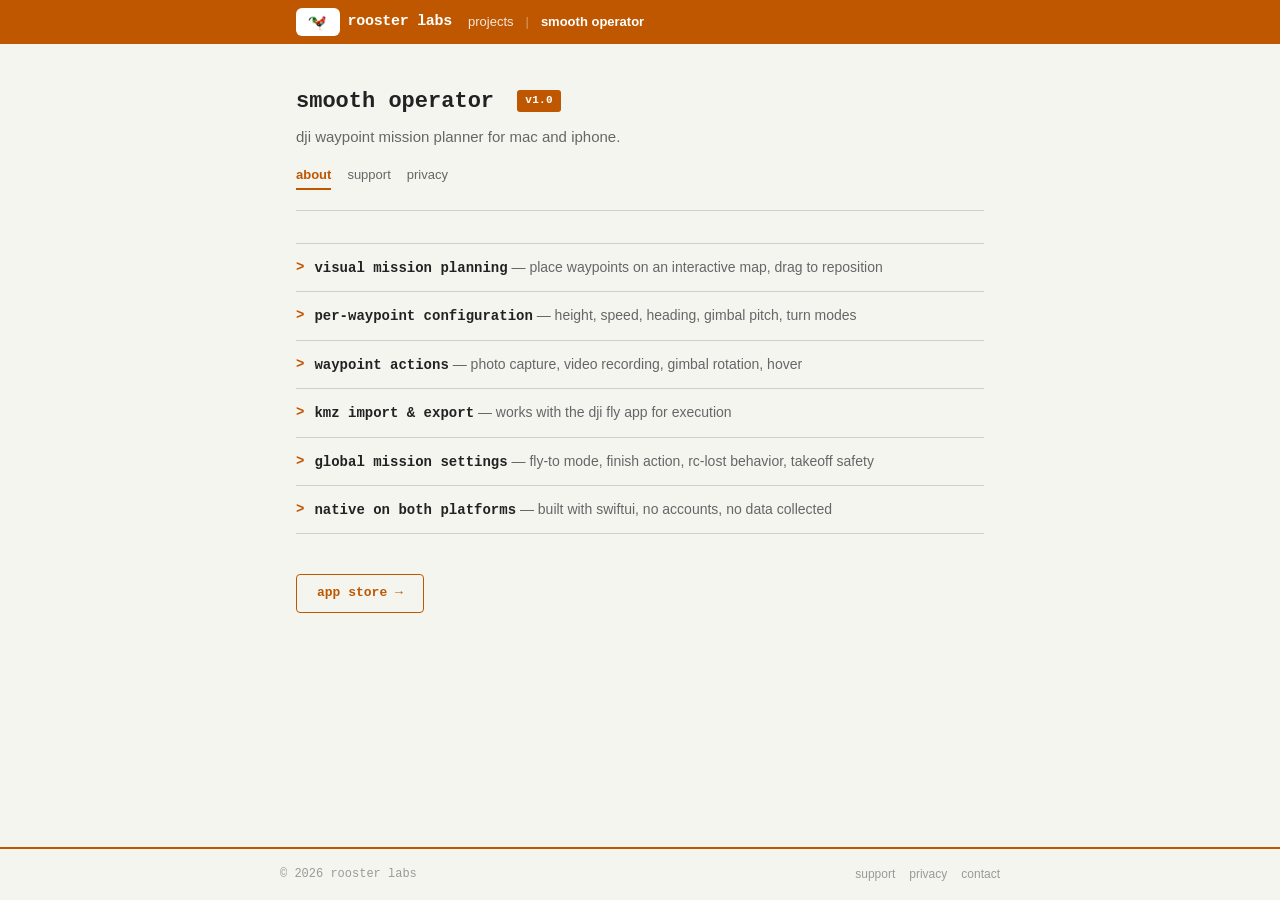
==== smooth-operator/index.html @ b7f45ccc "Add colorful rooster logo to nav bar across all pages Co-Authored-By: Claude Opus 4.6 <noreply@anthr" ====
<!DOCTYPE html>
<html lang="en">
<head>
  <meta charset="UTF-8">
  <meta name="viewport" content="width=device-width, initial-scale=1.0">
  <title>Smooth Operator — Rooster Labs</title>
  <link rel="stylesheet" href="/style.css">
</head>
<body>
  <div class="topbar">
    <div class="topbar-inner">
      <a href="/" class="site-name"><img src="/rooster.png" alt="" class="nav-rooster">rooster labs</a>
      <div class="nav-links">
        <a href="/">projects</a>
        <span class="nav-sep">|</span>
        <a href="/smooth-operator" class="active">smooth operator</a>
      </div>
    </div>
  </div>

  <div class="container">
    <div class="project-header">
      <h1>Smooth Operator <span class="badge">v1.0</span></h1>
      <p class="tagline">DJI waypoint mission planner for Mac and iPhone.</p>
      <div class="project-subnav">
        <a href="/smooth-operator" class="active">about</a>
        <a href="/smooth-operator/support">support</a>
        <a href="/smooth-operator/privacy">privacy</a>
      </div>
    </div>

    <ul class="features-list">
      <li>
        <span class="feature-bullet">&gt;</span>
        <div class="feature-text"><strong>Visual mission planning</strong> <span>— place waypoints on an interactive map, drag to reposition</span></div>
      </li>
      <li>
        <span class="feature-bullet">&gt;</span>
        <div class="feature-text"><strong>Per-waypoint configuration</strong> <span>— height, speed, heading, gimbal pitch, turn modes</span></div>
      </li>
      <li>
        <span class="feature-bullet">&gt;</span>
        <div class="feature-text"><strong>Waypoint actions</strong> <span>— photo capture, video recording, gimbal rotation, hover</span></div>
      </li>
      <li>
        <span class="feature-bullet">&gt;</span>
        <div class="feature-text"><strong>KMZ import &amp; export</strong> <span>— works with the DJI Fly app for execution</span></div>
      </li>
      <li>
        <span class="feature-bullet">&gt;</span>
        <div class="feature-text"><strong>Global mission settings</strong> <span>— fly-to mode, finish action, RC-lost behavior, takeoff safety</span></div>
      </li>
      <li>
        <span class="feature-bullet">&gt;</span>
        <div class="feature-text"><strong>Native on both platforms</strong> <span>— built with SwiftUI, no accounts, no data collected</span></div>
      </li>
    </ul>

    <div class="download-section">
      <a href="https://apps.apple.com" class="download-link">App Store &rarr;</a>
    </div>
  </div>

  <footer>
    <div class="footer-inner">
      <p>&copy; 2026 rooster labs</p>
      <div class="footer-links">
        <a href="/smooth-operator/support">support</a>
        <a href="/smooth-operator/privacy">privacy</a>
        <a href="mailto:samalaniz25@gmail.com">contact</a>
      </div>
    </div>
  </footer>
</body>
</html>
---- style.css ----
* {
  margin: 0;
  padding: 0;
  box-sizing: border-box;
}

:root {
  --bg: #f5f5f0;
  --surface: #fff;
  --text: #222;
  --text-muted: #666;
  --text-faint: #999;
  --accent: #BF5700;
  --accent-hover: #a54b00;
  --border: #d0d0c8;
  --mono: "SF Mono", "Fira Code", "Fira Mono", "Roboto Mono", "Courier New", monospace;
  --sans: -apple-system, BlinkMacSystemFont, "Segoe UI", Roboto, Helvetica, Arial, sans-serif;
  --max-w: 720px;
}

body {
  font-family: var(--sans);
  font-size: 14px;
  color: var(--text);
  background: var(--bg);
  line-height: 1.6;
  min-height: 100vh;
  display: flex;
  flex-direction: column;
  text-transform: lowercase;
}

a {
  color: var(--text);
  text-decoration: none;
}

strong, b, h1, h2, h3, h4, h5, h6 {
  font-family: var(--mono);
}

/* ---- Top bar ---- */
.topbar {
  background: var(--accent);
  padding: 2px 0;
}

.topbar-inner {
  max-width: var(--max-w);
  margin: 0 auto;
  padding: 6px 16px;
  display: flex;
  align-items: center;
  gap: 16px;
}

.topbar .site-name {
  font-family: var(--mono);
  font-weight: 700;
  font-size: 15px;
  color: #fff;
  letter-spacing: -0.02em;
  display: flex;
  align-items: center;
  gap: 8px;
}

.nav-rooster {
  height: 28px;
  width: auto;
  background: #fff;
  padding: 4px;
  border-radius: 6px;
  transition: transform 0.2s;
}

.nav-rooster:hover {
  transform: scale(1.15);
}

.topbar .nav-links {
  display: flex;
  gap: 12px;
  font-size: 13px;
}

.topbar .nav-links a {
  color: rgba(255, 255, 255, 0.85);
}

.topbar .nav-links a:hover {
  color: #fff;
}

.topbar .nav-links a.active {
  color: #fff;
  font-weight: 600;
}

.topbar .nav-sep {
  color: rgba(255, 255, 255, 0.4);
}

/* ---- Main container ---- */
.container {
  max-width: var(--max-w);
  margin: 0 auto;
  padding: 0 16px;
  width: 100%;
  flex: 1;
}

/* ---- Home page ---- */
.home-hero {
  padding: 48px 0 32px;
  margin-bottom: 32px;
  text-align: center;
}

.home-hero h1 {
  font-family: var(--mono);
  font-size: 24px;
  font-weight: 700;
  margin-bottom: 4px;
}

.home-hero p {
  color: var(--text-muted);
  font-size: 14px;
}

.project-list {
  list-style: none;
  margin-bottom: 48px;
}

.project-item {
  padding: 16px 0;
  border-bottom: 1px solid var(--border);
}

.project-item:first-child {
  border-top: 1px solid var(--border);
}

.project-num {
  color: var(--text-faint);
  font-family: var(--mono);
  font-size: 13px;
  margin-right: 8px;
}

.project-title {
  font-family: var(--mono);
  font-weight: 600;
  font-size: 15px;
}

.project-title a {
  color: var(--text);
}

.project-title a:hover {
  color: var(--accent);
}

.project-domain {
  color: var(--text-faint);
  font-size: 12px;
  font-family: var(--mono);
  margin-left: 6px;
}

.project-meta {
  margin-top: 4px;
  font-size: 12px;
  color: var(--text-muted);
}

.project-meta a {
  color: var(--text-muted);
}

.project-meta a:hover {
  color: var(--accent);
}

.project-desc {
  margin-top: 6px;
  font-size: 13px;
  color: var(--text-muted);
  line-height: 1.5;
}

/* ---- Project page ---- */
.project-header {
  padding: 40px 0 20px;
  border-bottom: 1px solid var(--border);
  margin-bottom: 32px;
}

.project-header h1 {
  font-family: var(--mono);
  font-size: 22px;
  font-weight: 700;
  margin-bottom: 6px;
}

.project-header .tagline {
  color: var(--text-muted);
  font-size: 15px;
}

.project-subnav {
  display: flex;
  gap: 16px;
  margin-top: 16px;
  font-size: 13px;
}

.project-subnav a {
  color: var(--text-muted);
  padding-bottom: 2px;
}

.project-subnav a:hover {
  color: var(--accent);
}

.project-subnav a.active {
  color: var(--accent);
  border-bottom: 2px solid var(--accent);
  font-weight: 600;
}

.badge {
  display: inline-block;
  background: var(--accent);
  color: #fff;
  font-family: var(--mono);
  font-size: 11px;
  font-weight: 600;
  padding: 2px 8px;
  border-radius: 3px;
  margin-left: 10px;
  vertical-align: middle;
  letter-spacing: 0.03em;
}

.features-list {
  list-style: none;
  margin-bottom: 40px;
}

.features-list li {
  padding: 12px 0;
  border-bottom: 1px solid var(--border);
  font-size: 14px;
  display: flex;
  gap: 10px;
}

.features-list li:first-child {
  border-top: 1px solid var(--border);
}

.feature-bullet {
  color: var(--accent);
  font-family: var(--mono);
  font-weight: 700;
  flex-shrink: 0;
}

.feature-text strong {
  font-weight: 600;
}

.feature-text span {
  color: var(--text-muted);
}

.download-section {
  margin-bottom: 48px;
}

.download-link {
  display: inline-block;
  font-family: var(--mono);
  font-size: 13px;
  font-weight: 600;
  color: var(--accent);
  border: 1px solid var(--accent);
  padding: 8px 20px;
  border-radius: 4px;
  transition: all 0.15s;
}

.download-link:hover {
  background: var(--accent);
  color: #fff;
}

/* ---- Content pages (support, privacy) ---- */
.content {
  padding: 8px 0 48px;
}

.content h2 {
  font-family: var(--mono);
  font-size: 14px;
  font-weight: 700;
  margin-top: 28px;
  margin-bottom: 8px;
  color: var(--text);
}

.content p {
  color: var(--text-muted);
  margin-bottom: 10px;
  font-size: 14px;
}

.content a {
  color: var(--accent);
}

.content a:hover {
  text-decoration: underline;
}

.effective-date {
  color: var(--text-faint);
  font-family: var(--mono);
  font-size: 12px;
  margin-bottom: 24px;
}

.faq {
  padding: 14px 0;
  border-bottom: 1px solid var(--border);
}

.faq:first-of-type {
  border-top: 1px solid var(--border);
}

.faq h3 {
  font-size: 14px;
  font-weight: 600;
  margin-bottom: 4px;
  color: var(--text);
}

.faq p {
  font-size: 13px;
  margin-bottom: 0;
}

/* ---- Footer ---- */
footer {
  margin-top: auto;
  border-top: 2px solid var(--accent);
  padding: 16px;
  text-align: center;
}

footer .footer-inner {
  max-width: var(--max-w);
  margin: 0 auto;
  display: flex;
  justify-content: space-between;
  align-items: center;
}

footer p {
  color: var(--text-faint);
  font-size: 12px;
  font-family: var(--mono);
}

.footer-links {
  display: flex;
  gap: 14px;
}

.footer-links a {
  color: var(--text-faint);
  font-size: 12px;
}

.footer-links a:hover {
  color: var(--accent);
}

/* ---- Responsive ---- */
@media (max-width: 600px) {
  .topbar-inner {
    flex-wrap: wrap;
    gap: 8px;
  }

  .features-list li {
    font-size: 13px;
  }

  .project-header h1 {
    font-size: 18px;
  }

  footer .footer-inner {
    flex-direction: column;
    gap: 8px;
  }
}
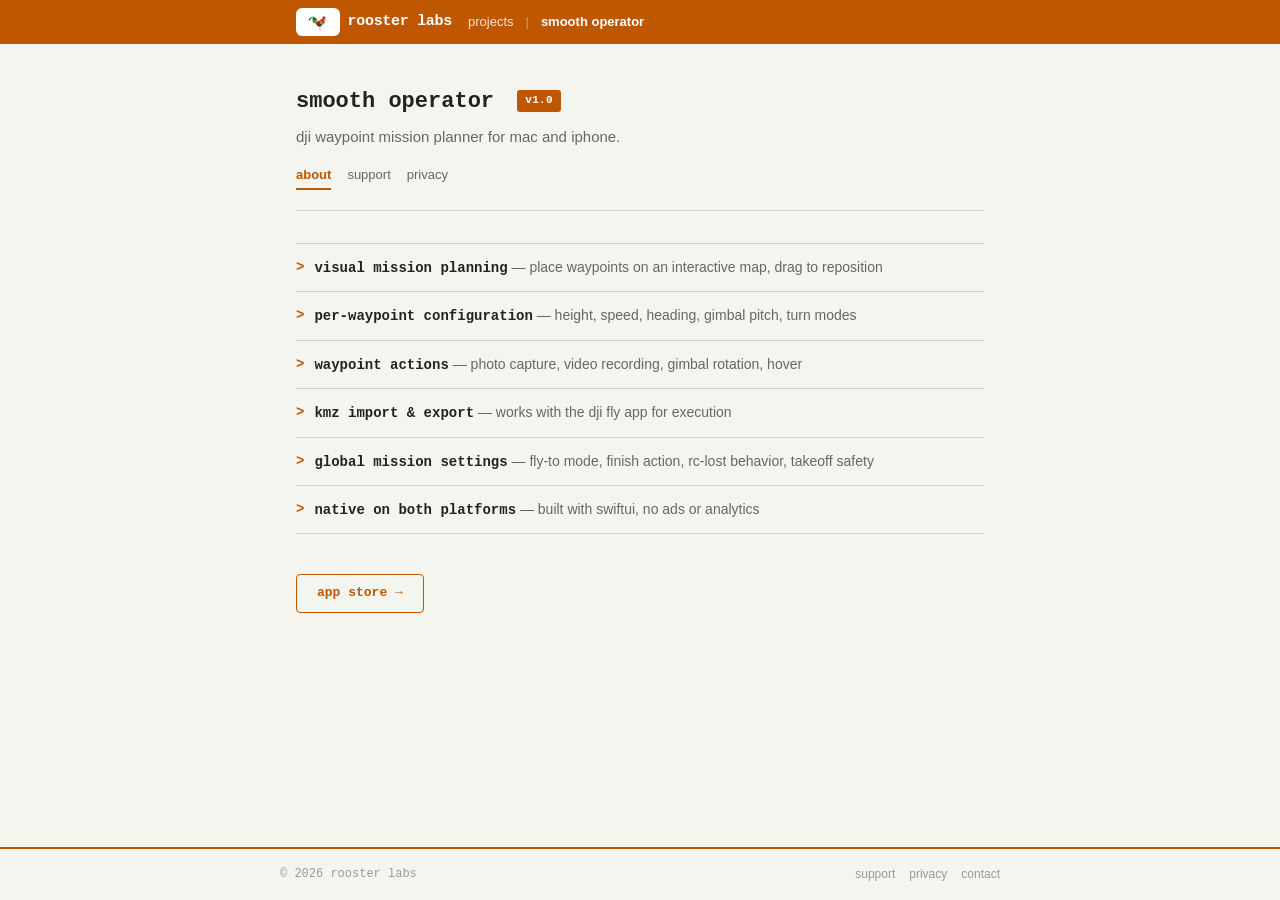
==== commit d6a7a23e: "Update Smooth Operator privacy and support copy" ====
--- a/smooth-operator/index.html
+++ b/smooth-operator/index.html
@@ -4,6 +4,15 @@
   <meta charset="UTF-8">
   <meta name="viewport" content="width=device-width, initial-scale=1.0">
   <title>Smooth Operator — Rooster Labs</title>
+  <meta property="og:title" content="Smooth Operator">
+  <meta property="og:description" content="DJI waypoint mission planner for Mac and iPhone">
+  <meta property="og:image" content="https://www.rooster-labs.com/rooster.png">
+  <meta property="og:url" content="https://www.rooster-labs.com/smooth-operator">
+  <meta property="og:type" content="website">
+  <meta name="twitter:card" content="summary_large_image">
+  <link rel="icon" type="image/png" sizes="32x32" href="/favicon-32.png">
+  <link rel="icon" type="image/png" sizes="16x16" href="/favicon-16.png">
+  <link rel="apple-touch-icon" href="/apple-touch-icon.png">
   <link rel="stylesheet" href="/style.css">
 </head>
 <body>
@@ -52,7 +61,7 @@
       </li>
       <li>
         <span class="feature-bullet">&gt;</span>
-        <div class="feature-text"><strong>Native on both platforms</strong> <span>— built with SwiftUI, no accounts, no data collected</span></div>
+        <div class="feature-text"><strong>Native on both platforms</strong> <span>— built with SwiftUI, no ads or analytics</span></div>
       </li>
     </ul>
 
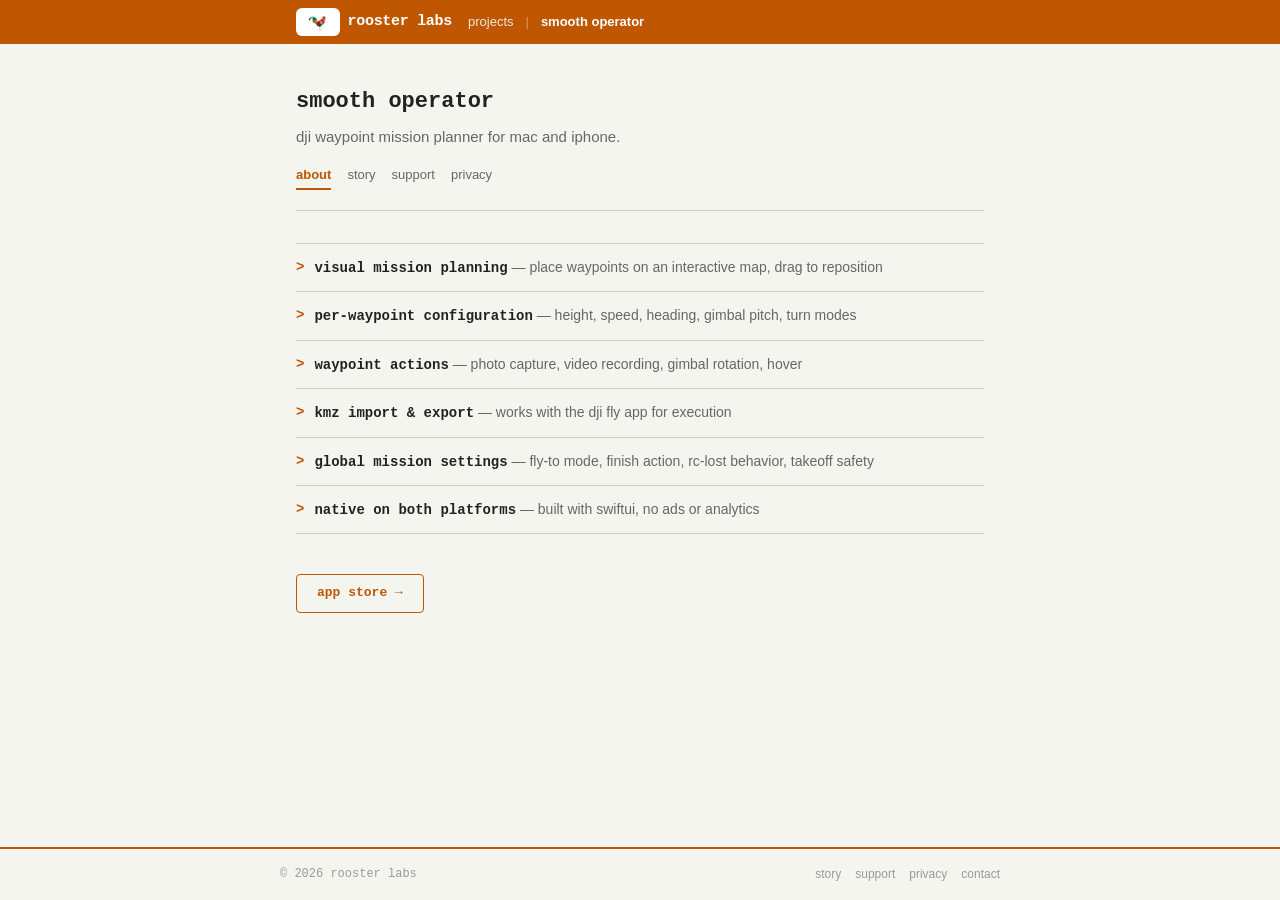
==== commit b75302c8: "Add Smooth Operator story page" ====
--- a/smooth-operator/index.html
+++ b/smooth-operator/index.html
@@ -29,12 +29,13 @@
 
   <div class="container">
     <div class="project-header">
-      <h1>Smooth Operator <span class="badge">v1.0</span></h1>
+      <h1>Smooth Operator</h1>
       <p class="tagline">DJI waypoint mission planner for Mac and iPhone.</p>
       <div class="project-subnav">
         <a href="/smooth-operator" class="active">about</a>
-        <a href="/smooth-operator/support">support</a>
-        <a href="/smooth-operator/privacy">privacy</a>
+        <a href="/smooth-operator/story/">story</a>
+        <a href="/smooth-operator/support.html">support</a>
+        <a href="/smooth-operator/privacy.html">privacy</a>
       </div>
     </div>
 
@@ -66,7 +67,7 @@
     </ul>
 
     <div class="download-section">
-      <a href="https://apps.apple.com" class="download-link">App Store &rarr;</a>
+      <a href="https://apps.apple.com/au/app/drone-smooth-operator/id6760623759" class="download-link">App Store &rarr;</a>
     </div>
   </div>
 
@@ -74,8 +75,9 @@
     <div class="footer-inner">
       <p>&copy; 2026 rooster labs</p>
       <div class="footer-links">
-        <a href="/smooth-operator/support">support</a>
-        <a href="/smooth-operator/privacy">privacy</a>
+        <a href="/smooth-operator/story/">story</a>
+        <a href="/smooth-operator/support.html">support</a>
+        <a href="/smooth-operator/privacy.html">privacy</a>
         <a href="mailto:samalaniz25@gmail.com">contact</a>
       </div>
     </div>
--- a/style.css
+++ b/style.css
@@ -328,6 +328,34 @@
   text-decoration: underline;
 }
 
+.story-content {
+  text-transform: none;
+}
+
+.story-content p {
+  margin-bottom: 16px;
+}
+
+.story-content .story-link {
+  font-family: var(--mono);
+  font-size: 13px;
+}
+
+.story-content pre {
+  background: var(--surface);
+  border: 1px solid var(--border);
+  border-radius: 4px;
+  margin: 8px 0 18px;
+  overflow-x: auto;
+  padding: 10px 12px;
+}
+
+.story-content code {
+  color: var(--text);
+  font-family: var(--mono);
+  font-size: 12px;
+}
+
 .effective-date {
   color: var(--text-faint);
   font-family: var(--mono);
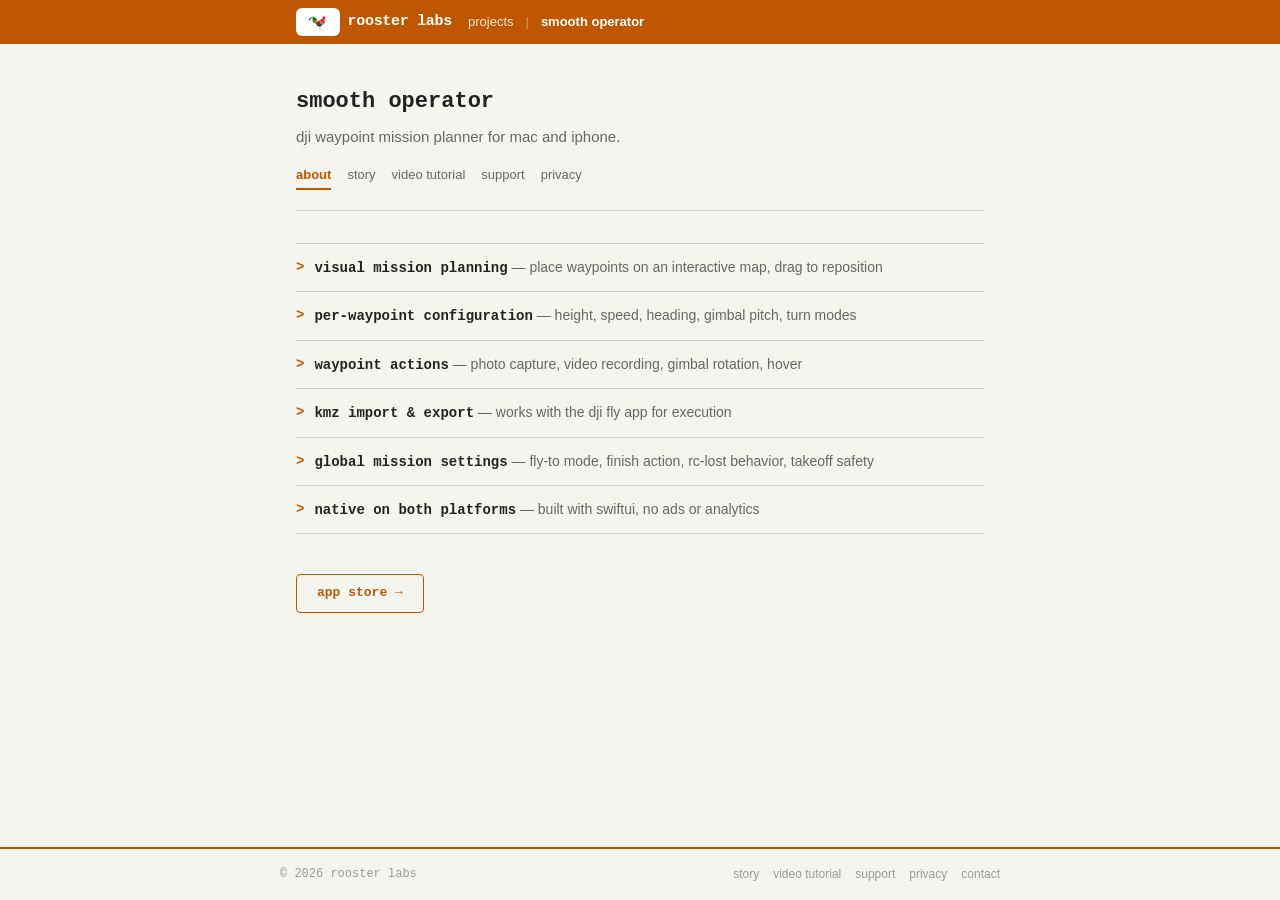
==== commit 8e8bb19c: "Add Smooth Operator video tutorial content Add a dedicated video tutorial page and link it from Smoo" ====
--- a/smooth-operator/index.html
+++ b/smooth-operator/index.html
@@ -34,6 +34,7 @@
       <div class="project-subnav">
         <a href="/smooth-operator" class="active">about</a>
         <a href="/smooth-operator/story/">story</a>
+        <a href="/smooth-operator/video-tutorial/">video tutorial</a>
         <a href="/smooth-operator/support.html">support</a>
         <a href="/smooth-operator/privacy.html">privacy</a>
       </div>
@@ -76,6 +77,7 @@
       <p>&copy; 2026 rooster labs</p>
       <div class="footer-links">
         <a href="/smooth-operator/story/">story</a>
+        <a href="/smooth-operator/video-tutorial/">video tutorial</a>
         <a href="/smooth-operator/support.html">support</a>
         <a href="/smooth-operator/privacy.html">privacy</a>
         <a href="mailto:samalaniz25@gmail.com">contact</a>
--- a/style.css
+++ b/style.css
@@ -341,6 +341,23 @@
   font-size: 13px;
 }
 
+.video-embed {
+  aspect-ratio: 16 / 9;
+  margin: 8px 0 16px;
+  max-width: 100%;
+}
+
+.video-embed iframe {
+  border: 0;
+  height: 100%;
+  width: 100%;
+}
+
+/* Keep the story video small so the text stays the main page content. */
+.story-content .story-video {
+  width: 360px;
+}
+
 .story-content pre {
   background: var(--surface);
   border: 1px solid var(--border);
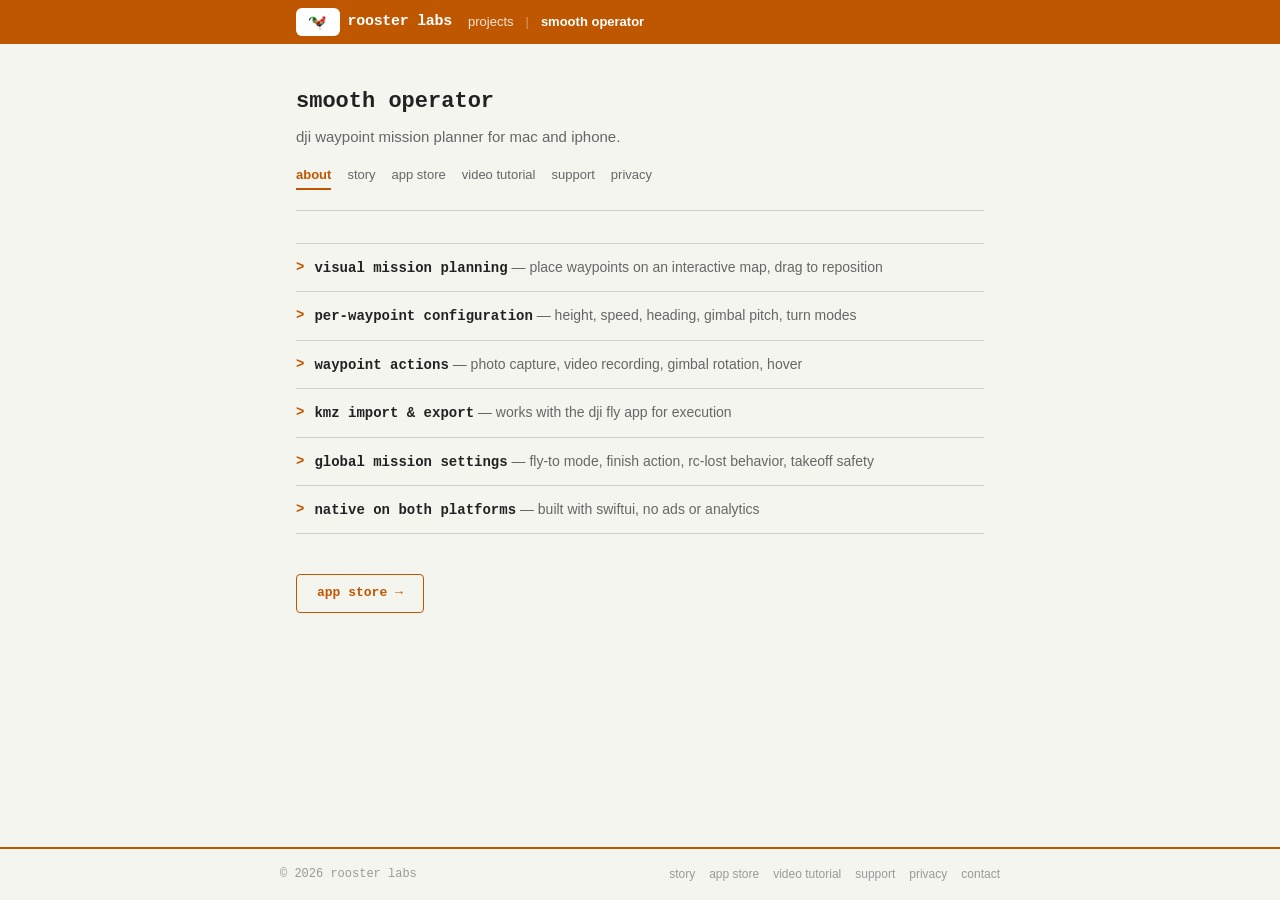
==== commit 91786dcd: "Improve the Smooth Operator story and App Store experience Center the compact story video and refres" ====
--- a/smooth-operator/index.html
+++ b/smooth-operator/index.html
@@ -13,7 +13,7 @@
   <link rel="icon" type="image/png" sizes="32x32" href="/favicon-32.png">
   <link rel="icon" type="image/png" sizes="16x16" href="/favicon-16.png">
   <link rel="apple-touch-icon" href="/apple-touch-icon.png">
-  <link rel="stylesheet" href="/style.css">
+  <link rel="stylesheet" href="/style.css?v=20260808-app-store">
 </head>
 <body>
   <div class="topbar">
@@ -34,6 +34,7 @@
       <div class="project-subnav">
         <a href="/smooth-operator" class="active">about</a>
         <a href="/smooth-operator/story/">story</a>
+        <a href="/smooth-operator/app-store/">app store</a>
         <a href="/smooth-operator/video-tutorial/">video tutorial</a>
         <a href="/smooth-operator/support.html">support</a>
         <a href="/smooth-operator/privacy.html">privacy</a>
@@ -68,7 +69,7 @@
     </ul>
 
     <div class="download-section">
-      <a href="https://apps.apple.com/au/app/drone-smooth-operator/id6760623759" class="download-link">App Store &rarr;</a>
+      <a href="https://apps.apple.com/us/app/drone-smooth-operator/id6760623759" class="download-link">App Store &rarr;</a>
     </div>
   </div>
 
@@ -77,6 +78,7 @@
       <p>&copy; 2026 rooster labs</p>
       <div class="footer-links">
         <a href="/smooth-operator/story/">story</a>
+        <a href="/smooth-operator/app-store/">app store</a>
         <a href="/smooth-operator/video-tutorial/">video tutorial</a>
         <a href="/smooth-operator/support.html">support</a>
         <a href="/smooth-operator/privacy.html">privacy</a>
--- a/style.css
+++ b/style.css
@@ -300,6 +300,95 @@
   color: #fff;
 }
 
+/* ---- App Store page ---- */
+.app-store-card {
+  background:
+    radial-gradient(circle at top right, rgba(191, 87, 0, 0.16), transparent 42%),
+    var(--surface);
+  border: 1px solid var(--border);
+  border-radius: 14px;
+  box-shadow: 0 10px 30px rgba(34, 34, 34, 0.08);
+  display: grid;
+  gap: 24px;
+  grid-template-columns: 136px 1fr;
+  overflow: hidden;
+  padding: 28px;
+  position: relative;
+}
+
+.app-store-card::after {
+  background: var(--accent);
+  content: "";
+  height: 3px;
+  inset: 0 0 auto;
+  position: absolute;
+}
+
+.app-store-art {
+  align-items: center;
+  aspect-ratio: 1;
+  background: var(--bg);
+  border: 1px solid var(--border);
+  border-radius: 28px;
+  display: flex;
+  justify-content: center;
+  overflow: hidden;
+  padding: 16px;
+}
+
+.app-store-art img {
+  height: auto;
+  width: 100%;
+}
+
+.app-store-details {
+  align-self: center;
+}
+
+.content .app-store-eyebrow {
+  color: var(--accent);
+  font-family: var(--mono);
+  font-size: 11px;
+  font-weight: 700;
+  letter-spacing: 0.08em;
+  margin-bottom: 4px;
+  text-transform: uppercase;
+}
+
+.app-store-card h2 {
+  font-size: 20px;
+  margin: 0 0 8px;
+}
+
+.content .app-store-copy {
+  margin-bottom: 18px;
+  max-width: 430px;
+}
+
+.app-store-badge-link {
+  display: inline-block;
+  line-height: 0;
+}
+
+.app-store-badge {
+  height: 48px;
+  transition: filter 0.15s, transform 0.15s;
+  width: auto;
+}
+
+.app-store-badge-link:hover .app-store-badge {
+  filter: drop-shadow(0 6px 12px rgba(34, 34, 34, 0.18));
+  transform: translateY(-1px);
+}
+
+.content .app-store-note {
+  color: var(--text-faint);
+  font-family: var(--mono);
+  font-size: 11px;
+  margin-top: 12px;
+  text-align: center;
+}
+
 /* ---- Content pages (support, privacy) ---- */
 .content {
   padding: 8px 0 48px;
@@ -355,6 +444,17 @@
 
 /* Keep the story video small so the text stays the main page content. */
 .story-content .story-video {
+  aspect-ratio: auto;
+  display: flex;
+  justify-content: center;
+  margin: 8px auto 16px;
+  width: 100%;
+}
+
+.story-content .story-video iframe {
+  aspect-ratio: 16 / 9;
+  height: auto;
+  max-width: 100%;
   width: 360px;
 }
 
@@ -452,6 +552,27 @@
     font-size: 18px;
   }
 
+  .project-subnav {
+    flex-wrap: wrap;
+    row-gap: 8px;
+  }
+
+  .app-store-card {
+    grid-template-columns: 1fr;
+    padding: 24px 20px;
+    text-align: center;
+  }
+
+  .app-store-art {
+    margin: 0 auto;
+    width: 124px;
+  }
+
+  .content .app-store-copy {
+    margin-left: auto;
+    margin-right: auto;
+  }
+
   footer .footer-inner {
     flex-direction: column;
     gap: 8px;
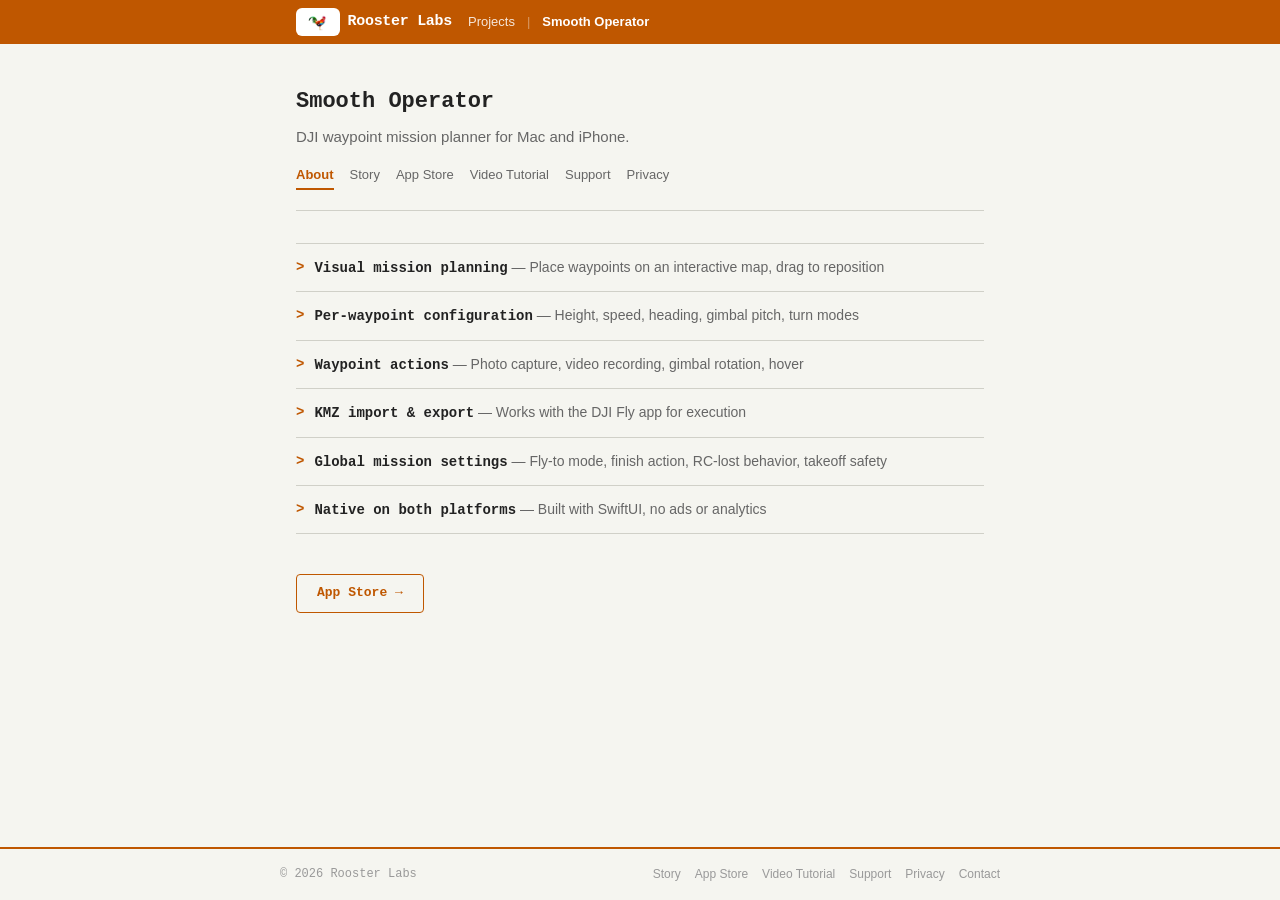
==== commit 77c08616: "Normalize capitalization across all website pages Remove forced lowercase and uppercase styling. App" ====
--- a/smooth-operator/index.html
+++ b/smooth-operator/index.html
@@ -18,11 +18,11 @@
 <body>
   <div class="topbar">
     <div class="topbar-inner">
-      <a href="/" class="site-name"><img src="/rooster.png" alt="" class="nav-rooster">rooster labs</a>
+      <a href="/" class="site-name"><img src="/rooster.png" alt="" class="nav-rooster">Rooster Labs</a>
       <div class="nav-links">
-        <a href="/">projects</a>
+        <a href="/">Projects</a>
         <span class="nav-sep">|</span>
-        <a href="/smooth-operator" class="active">smooth operator</a>
+        <a href="/smooth-operator" class="active">Smooth Operator</a>
       </div>
     </div>
   </div>
@@ -32,39 +32,39 @@
       <h1>Smooth Operator</h1>
       <p class="tagline">DJI waypoint mission planner for Mac and iPhone.</p>
       <div class="project-subnav">
-        <a href="/smooth-operator" class="active">about</a>
-        <a href="/smooth-operator/story/">story</a>
-        <a href="/smooth-operator/app-store/">app store</a>
-        <a href="/smooth-operator/video-tutorial/">video tutorial</a>
-        <a href="/smooth-operator/support.html">support</a>
-        <a href="/smooth-operator/privacy.html">privacy</a>
+        <a href="/smooth-operator" class="active">About</a>
+        <a href="/smooth-operator/story/">Story</a>
+        <a href="/smooth-operator/app-store/">App Store</a>
+        <a href="/smooth-operator/video-tutorial/">Video Tutorial</a>
+        <a href="/smooth-operator/support.html">Support</a>
+        <a href="/smooth-operator/privacy.html">Privacy</a>
       </div>
     </div>
 
     <ul class="features-list">
       <li>
         <span class="feature-bullet">&gt;</span>
-        <div class="feature-text"><strong>Visual mission planning</strong> <span>— place waypoints on an interactive map, drag to reposition</span></div>
+        <div class="feature-text"><strong>Visual mission planning</strong> <span>— Place waypoints on an interactive map, drag to reposition</span></div>
       </li>
       <li>
         <span class="feature-bullet">&gt;</span>
-        <div class="feature-text"><strong>Per-waypoint configuration</strong> <span>— height, speed, heading, gimbal pitch, turn modes</span></div>
+        <div class="feature-text"><strong>Per-waypoint configuration</strong> <span>— Height, speed, heading, gimbal pitch, turn modes</span></div>
       </li>
       <li>
         <span class="feature-bullet">&gt;</span>
-        <div class="feature-text"><strong>Waypoint actions</strong> <span>— photo capture, video recording, gimbal rotation, hover</span></div>
+        <div class="feature-text"><strong>Waypoint actions</strong> <span>— Photo capture, video recording, gimbal rotation, hover</span></div>
       </li>
       <li>
         <span class="feature-bullet">&gt;</span>
-        <div class="feature-text"><strong>KMZ import &amp; export</strong> <span>— works with the DJI Fly app for execution</span></div>
+        <div class="feature-text"><strong>KMZ import &amp; export</strong> <span>— Works with the DJI Fly app for execution</span></div>
       </li>
       <li>
         <span class="feature-bullet">&gt;</span>
-        <div class="feature-text"><strong>Global mission settings</strong> <span>— fly-to mode, finish action, RC-lost behavior, takeoff safety</span></div>
+        <div class="feature-text"><strong>Global mission settings</strong> <span>— Fly-to mode, finish action, RC-lost behavior, takeoff safety</span></div>
       </li>
       <li>
         <span class="feature-bullet">&gt;</span>
-        <div class="feature-text"><strong>Native on both platforms</strong> <span>— built with SwiftUI, no ads or analytics</span></div>
+        <div class="feature-text"><strong>Native on both platforms</strong> <span>— Built with SwiftUI, no ads or analytics</span></div>
       </li>
     </ul>
 
@@ -75,14 +75,14 @@
 
   <footer>
     <div class="footer-inner">
-      <p>&copy; 2026 rooster labs</p>
+      <p>&copy; 2026 Rooster Labs</p>
       <div class="footer-links">
-        <a href="/smooth-operator/story/">story</a>
-        <a href="/smooth-operator/app-store/">app store</a>
-        <a href="/smooth-operator/video-tutorial/">video tutorial</a>
-        <a href="/smooth-operator/support.html">support</a>
-        <a href="/smooth-operator/privacy.html">privacy</a>
-        <a href="mailto:samalaniz25@gmail.com">contact</a>
+        <a href="/smooth-operator/story/">Story</a>
+        <a href="/smooth-operator/app-store/">App Store</a>
+        <a href="/smooth-operator/video-tutorial/">Video Tutorial</a>
+        <a href="/smooth-operator/support.html">Support</a>
+        <a href="/smooth-operator/privacy.html">Privacy</a>
+        <a href="mailto:samalaniz25@gmail.com">Contact</a>
       </div>
     </div>
   </footer>
--- a/style.css
+++ b/style.css
@@ -27,7 +27,6 @@
   min-height: 100vh;
   display: flex;
   flex-direction: column;
-  text-transform: lowercase;
 }
 
 a {
@@ -352,7 +351,6 @@
   font-weight: 700;
   letter-spacing: 0.08em;
   margin-bottom: 4px;
-  text-transform: uppercase;
 }
 
 .app-store-card h2 {
@@ -415,10 +413,6 @@
 
 .content a:hover {
   text-decoration: underline;
-}
-
-.story-content {
-  text-transform: none;
 }
 
 .story-content p {
